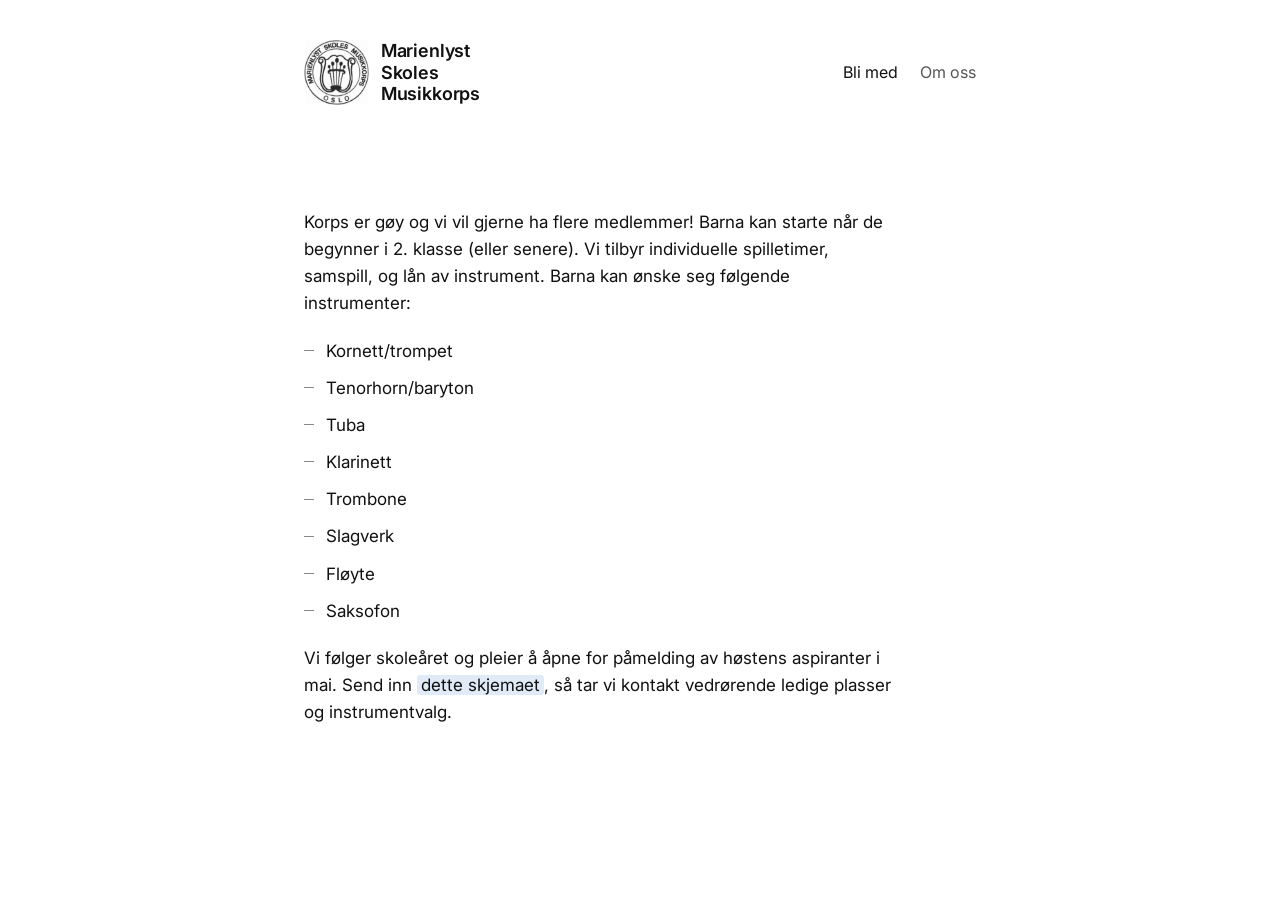
==== bli_med.html @ a898bf94 "add blimed" ====
<!DOCTYPE html>
<html lang="en">
<head>
  <meta charset="UTF-8" />
  <meta name="viewport" content="width=device-width, initial-scale=1.0" />
  <title>Marienlyst Skoles Musikkorps — Bli med</title>
  <link rel="preconnect" href="https://fonts.googleapis.com" />
  <link rel="preconnect" href="https://fonts.gstatic.com" crossorigin />
  <link href="https://fonts.googleapis.com/css2?family=Inter:wght@400;500;600&display=swap" rel="stylesheet" />
  <link rel="stylesheet" href="style.css" />
</head>
<body>
  <div class="wrap">
    <header>
      <nav class="nav">
        <a href="index.html" class="logo">
          <img src="assets/main_logo_bw.png" alt="" class="logo-mark" />
          <span class="logo-text">Marienlyst<br />Skoles<br />Musikkorps</span>
        </a>
        <div class="nav-links">
          <a href="bli_med.html" class="active">Bli med</a>
          <a href="om_oss.html">Om oss</a>
        </div>
      </nav>
    </header>

    <main>
      <div class="bio">
        <p>
          Korps er gøy og vi vil gjerne ha flere medlemmer! Barna kan starte når de
          begynner i 2. klasse (eller senere). Vi tilbyr individuelle spilletimer, samspill, og lån av instrument. Barna kan ønske seg følgende instrumenter:
        <ul class="instruments">
          <li>Kornett/trompet</li>
          <li>Tenorhorn/baryton</li>
          <li>Tuba</li>
          <li>Klarinett</li>
          <li>Trombone</li>
          <li>Slagverk</li>
          <li>Fløyte</li>
          <li>Saksofon</li>
        </ul>
        </p>

        <p>
          Vi følger skoleåret og pleier å åpne for påmelding av høstens
          aspiranter i mai. Send inn
          <a href="https://docs.google.com/forms/d/e/1FAIpQLScbMTL47Ea4LDpCvJlKlQqv1aJAB0N_AFIByZk4PnTuXzCKkw/viewform" target="_blank" rel="noopener">dette skjemaet</a>,
          så tar vi kontakt vedrørende ledige plasser og instrumentvalg.
        </p>
      </div>
    </main>
  </div>
</body>
</html>
---- style.css ----
:root {
  --ink: #111111;
  --muted: #888888;
  --bg: #ffffff;
  --line: #e8e8e8;
  --maxw: 720px;
}

* { box-sizing: border-box; }

html { -webkit-text-size-adjust: 100%; }

body {
  margin: 0;
  background: var(--bg);
  color: var(--ink);
  font-family: "Inter", -apple-system, BlinkMacSystemFont, "Segoe UI", Helvetica, Arial, sans-serif;
  font-size: 17px;
  line-height: 1.6;
  font-weight: 400;
  -webkit-font-smoothing: antialiased;
  text-rendering: optimizeLegibility;
}

.wrap {
  max-width: var(--maxw);
  margin: 0 auto;
  padding: 0 24px;
}

/* ---- Header / nav ---- */
header {
  padding: 40px 0 0;
}

.nav {
  display: flex;
  align-items: center;
  justify-content: space-between;
  gap: 16px;
}

.logo {
  display: flex;
  align-items: center;
  gap: 12px;
  color: var(--ink);
  text-decoration: none;
}

.logo-text {
  font-weight: 600;
  font-size: 18px;
  line-height: 1.2;
  letter-spacing: -0.01em;
}

.logo-mark {
  /* span the full height of the three stacked words: font-size * line-height * 3 */
  width: calc(18px * 1.2 * 3);
  height: calc(18px * 1.2 * 3);
  object-fit: contain;
  flex: 0 0 auto;
}

.nav-links {
  display: flex;
  gap: 22px;
}

.nav-links a {
  color: #555555;
  text-decoration: none;
  font-size: 16px;
  transition: color 0.15s ease;
}

.nav-links a:hover,
.nav-links a.active {
  color: var(--ink);
}

/* ---- Main ---- */
main {
  padding: 64px 0 0;
}

h1 {
  font-size: 15px;
  font-weight: 500;
  letter-spacing: 0.02em;
  margin: 0 0 28px;
  color: var(--ink);
}

/* ---- Gallery (main page) ---- */
.gallery {
  display: flex;
  flex-direction: column;
  gap: 56px;
}

.work {
  position: relative;
}

.work img {
  width: 100%;
  display: block;
  background: #f2f2f2;
  aspect-ratio: 4 / 3;
  object-fit: cover;
}

.work .caption {
  position: absolute;
  inset: 0;
  display: flex;
  align-items: center;
  justify-content: center;
  padding: 24px;
  text-align: center;
  background: rgba(167, 199, 231, 0.9);
  color: var(--ink);
  font-size: 18px;
  font-weight: 500;
  letter-spacing: 0.01em;
  opacity: 0;
  transition: opacity 0.2s ease;
}

.work:hover .caption {
  opacity: 1;
}

/* Touch devices have no hover: show the title as a label below instead. */
@media (hover: none) {
  .work .caption {
    position: static;
    opacity: 1;
    background: none;
    color: var(--muted);
    justify-content: flex-start;
    text-align: left;
    padding: 12px 0 0;
    font-size: 15px;
    font-weight: 400;
  }
}

/* ---- About page ---- */
.portrait {
  width: 100%;
  display: block;
  filter: grayscale(100%);
  background: #f2f2f2;
  aspect-ratio: 4 / 5;
  object-fit: cover;
}

.bio {
  margin: 40px 0 0;
}

.bio p {
  margin: 0 0 20px;
  max-width: 54ch;
}

.bio a {
  color: var(--ink);
  text-decoration: none;
  background: rgba(167, 199, 231, 0.35);
  padding: 0 4px;
  border-radius: 3px;
  transition: background 0.15s ease;
}

.bio a:hover {
  background: rgba(167, 199, 231, 0.75);
}

/* Hanging-dash lists (conductors, instruments) — minimal dash instead of default bullets */
.people,
.instruments {
  list-style: none;
  margin: 4px 0 0;
  padding: 0;
}

.people li,
.instruments li {
  position: relative;
  padding-left: 22px;
  max-width: 54ch;
}

.people li + li,
.instruments li + li {
  margin-top: 10px;
}

.people li::before,
.instruments li::before {
  content: "";
  position: absolute;
  left: 0;
  top: 0.72em;
  width: 10px;
  height: 1px;
  background: var(--muted);
}

.details {
  margin: 56px 0 0;
  border-top: 1px solid var(--line);
  padding-top: 32px;
}

.row {
  display: flex;
  gap: 24px;
  padding: 8px 0;
}

.row .label {
  flex: 0 0 120px;
  color: var(--muted);
  font-size: 15px;
}

.row .value {
  color: var(--ink);
  font-size: 15px;
}

.row .value a {
  color: var(--ink);
  text-decoration: none;
  border-bottom: 1px solid var(--line);
  transition: border-color 0.15s ease;
}

.row .value a:hover {
  border-color: var(--ink);
}

.social {
  display: flex;
  align-items: center;
  gap: 16px;
}

.social a {
  display: inline-flex;
  align-items: center;
  justify-content: center;
  width: 44px;
  height: 44px;
  border-radius: 10px;
  background: rgba(167, 199, 231, 0.35);
  color: var(--ink);
  border-bottom: none;
  transition: background 0.15s ease;
}

.social svg {
  width: 28px;
  height: 28px;
}

.social a:hover {
  background: rgba(167, 199, 231, 0.75);
  color: var(--ink);
  border-bottom: none;
}

/* ---- Footer ---- */
footer {
  padding: 80px 0 48px;
  color: var(--muted);
  font-size: 14px;
}

/* ---- Responsive ---- */
@media (max-width: 540px) {
  body { font-size: 16px; }
  header { padding-top: 28px; }
  main { padding-top: 44px; }
  .logo-text { font-size: 15px; }
  .logo-mark { width: calc(15px * 1.2 * 3); height: calc(15px * 1.2 * 3); }
  .gallery { gap: 40px; }
  .row { flex-direction: column; gap: 2px; }
  .row .label { flex-basis: auto; }
}
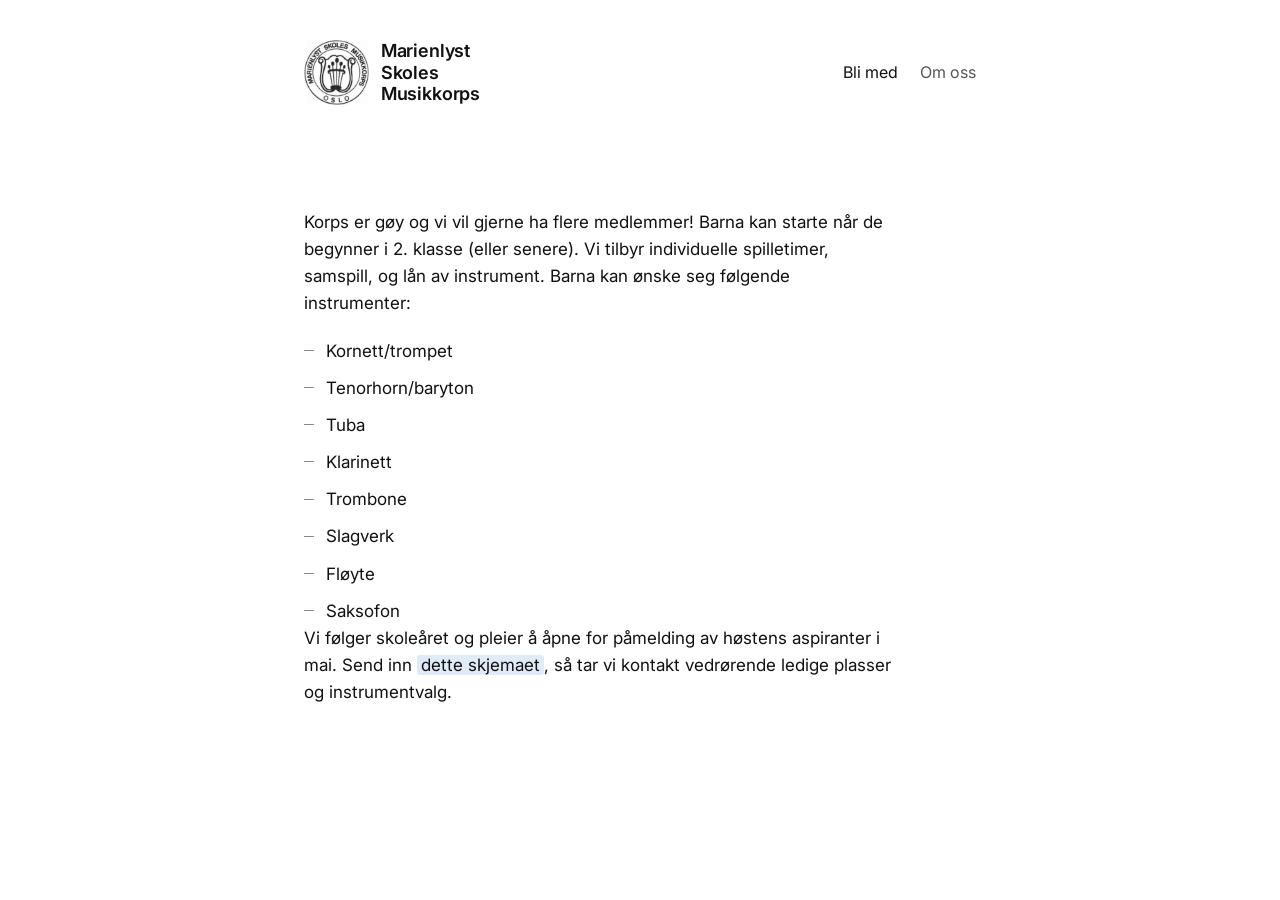
==== commit 4ba974df: "add blimed" ====
--- a/bli_med.html
+++ b/bli_med.html
@@ -29,6 +29,7 @@
         <p>
           Korps er gøy og vi vil gjerne ha flere medlemmer! Barna kan starte når de
           begynner i 2. klasse (eller senere). Vi tilbyr individuelle spilletimer, samspill, og lån av instrument. Barna kan ønske seg følgende instrumenter:
+        </p>
         <ul class="instruments">
           <li>Kornett/trompet</li>
           <li>Tenorhorn/baryton</li>
@@ -39,7 +40,6 @@
           <li>Fløyte</li>
           <li>Saksofon</li>
         </ul>
-        </p>
 
         <p>
           Vi følger skoleåret og pleier å åpne for påmelding av høstens
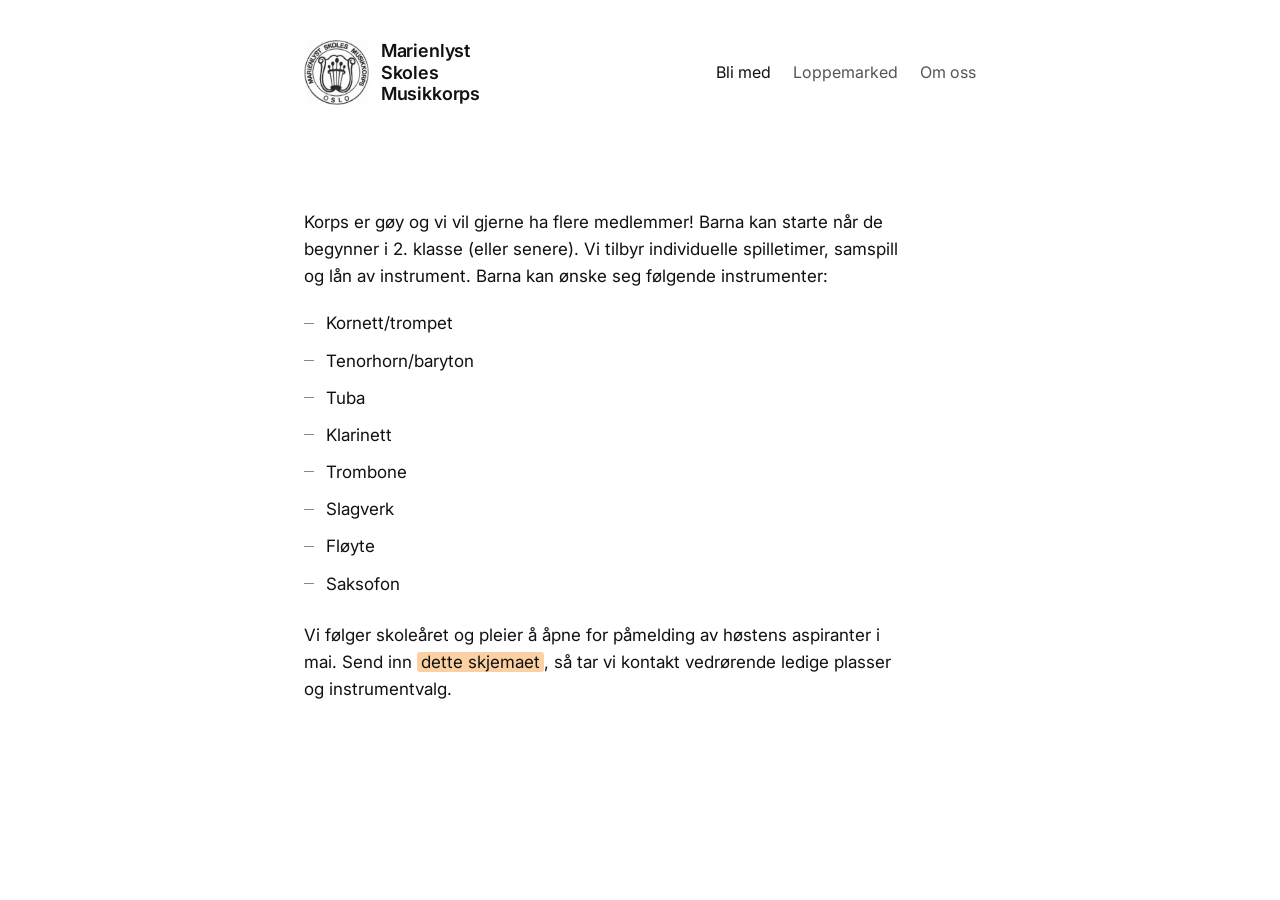
==== commit 2de191e3: "minor" ====
--- a/bli_med.html
+++ b/bli_med.html
@@ -17,8 +17,14 @@
           <img src="assets/main_logo_bw.png" alt="" class="logo-mark" />
           <span class="logo-text">Marienlyst<br />Skoles<br />Musikkorps</span>
         </a>
-        <div class="nav-links">
+        <button class="nav-toggle" aria-label="Meny" aria-controls="nav-links" aria-expanded="false">
+          <span class="nav-toggle-bar"></span>
+          <span class="nav-toggle-bar"></span>
+          <span class="nav-toggle-bar"></span>
+        </button>
+        <div class="nav-links" id="nav-links">
           <a href="bli_med.html" class="active">Bli med</a>
+          <a href="loppemarked.html">Loppemarked</a>
           <a href="om_oss.html">Om oss</a>
         </div>
       </nav>
@@ -28,7 +34,7 @@
       <div class="bio">
         <p>
           Korps er gøy og vi vil gjerne ha flere medlemmer! Barna kan starte når de
-          begynner i 2. klasse (eller senere). Vi tilbyr individuelle spilletimer, samspill, og lån av instrument. Barna kan ønske seg følgende instrumenter:
+          begynner i 2. klasse (eller senere). Vi tilbyr individuelle spilletimer, samspill og lån av instrument. Barna kan ønske seg følgende instrumenter:
         </p>
         <ul class="instruments">
           <li>Kornett/trompet</li>
@@ -50,5 +56,6 @@
       </div>
     </main>
   </div>
+  <script src="nav.js" defer></script>
 </body>
 </html>
--- a/style.css
+++ b/style.css
@@ -80,6 +80,48 @@
   color: var(--ink);
 }
 
+.nav-toggle {
+  display: none;
+  flex-direction: column;
+  justify-content: center;
+  gap: 5px;
+  width: 40px;
+  height: 40px;
+  padding: 0;
+  border: 0;
+  background: none;
+  color: var(--ink);
+  cursor: pointer;
+}
+
+.nav-toggle-bar {
+  display: block;
+  width: 22px;
+  height: 2px;
+  margin: 0 auto;
+  background: currentColor;
+}
+
+/* Fold the nav into a hamburger dropdown on narrow screens */
+@media (max-width: 600px) {
+  .nav { flex-wrap: wrap; }
+  .nav-toggle { display: flex; }
+  .nav-links {
+    flex-basis: 100%;
+    flex-direction: column;
+    gap: 0;
+    display: none;
+    margin-top: 12px;
+    border-top: 1px solid var(--line);
+  }
+  .nav-links.open { display: flex; }
+  .nav-links a {
+    padding: 12px 0;
+    font-size: 17px;
+    border-bottom: 1px solid var(--line);
+  }
+}
+
 /* ---- Main ---- */
 main {
   padding: 64px 0 0;
@@ -100,11 +142,23 @@
   gap: 56px;
 }
 
-.work {
+/* Two columns on desktop; the video spans the full width below the photos */
+@media (min-width: 601px) {
+  .gallery {
+    display: grid;
+    grid-template-columns: 1fr 1fr;
+    gap: 32px;
+  }
+  .gallery .video {
+    grid-column: 1 / -1;
+  }
+}
+
+.visual {
   position: relative;
 }
 
-.work img {
+.visual img {
   width: 100%;
   display: block;
   background: #f2f2f2;
@@ -112,7 +166,26 @@
   object-fit: cover;
 }
 
-.work .caption {
+/* Portrait tiles for upright photos */
+.visual.tall img {
+  aspect-ratio: 3 / 4;
+}
+
+/* Video tile: same full-width box and grey placeholder as photos,
+   but 16/9 (video's natural ratio) and no hover caption. */
+.visual.video {
+  aspect-ratio: 16 / 9;
+  background: #f2f2f2;
+}
+
+.visual.video iframe {
+  width: 100%;
+  height: 100%;
+  display: block;
+  border: 0;
+}
+
+.visual .caption {
   position: absolute;
   inset: 0;
   display: flex;
@@ -129,13 +202,13 @@
   transition: opacity 0.2s ease;
 }
 
-.work:hover .caption {
+.visual:hover .caption {
   opacity: 1;
 }
 
 /* Touch devices have no hover: show the title as a label below instead. */
 @media (hover: none) {
-  .work .caption {
+  .visual .caption {
     position: static;
     opacity: 1;
     background: none;
@@ -170,21 +243,21 @@
 .bio a {
   color: var(--ink);
   text-decoration: none;
-  background: rgba(167, 199, 231, 0.35);
+  background: rgba(245, 152, 50, 0.45);
   padding: 0 4px;
   border-radius: 3px;
   transition: background 0.15s ease;
 }
 
 .bio a:hover {
-  background: rgba(167, 199, 231, 0.75);
+  background: rgba(245, 152, 50, 0.85);
 }
 
 /* Hanging-dash lists (conductors, instruments) — minimal dash instead of default bullets */
 .people,
 .instruments {
   list-style: none;
-  margin: 4px 0 0;
+  margin: 4px 0 24px;
   padding: 0;
 }
 
@@ -258,7 +331,7 @@
   width: 44px;
   height: 44px;
   border-radius: 10px;
-  background: rgba(167, 199, 231, 0.35);
+  background: rgba(245, 152, 50, 0.45);
   color: var(--ink);
   border-bottom: none;
   transition: background 0.15s ease;
@@ -270,7 +343,7 @@
 }
 
 .social a:hover {
-  background: rgba(167, 199, 231, 0.75);
+  background: rgba(245, 152, 50, 0.85);
   color: var(--ink);
   border-bottom: none;
 }
